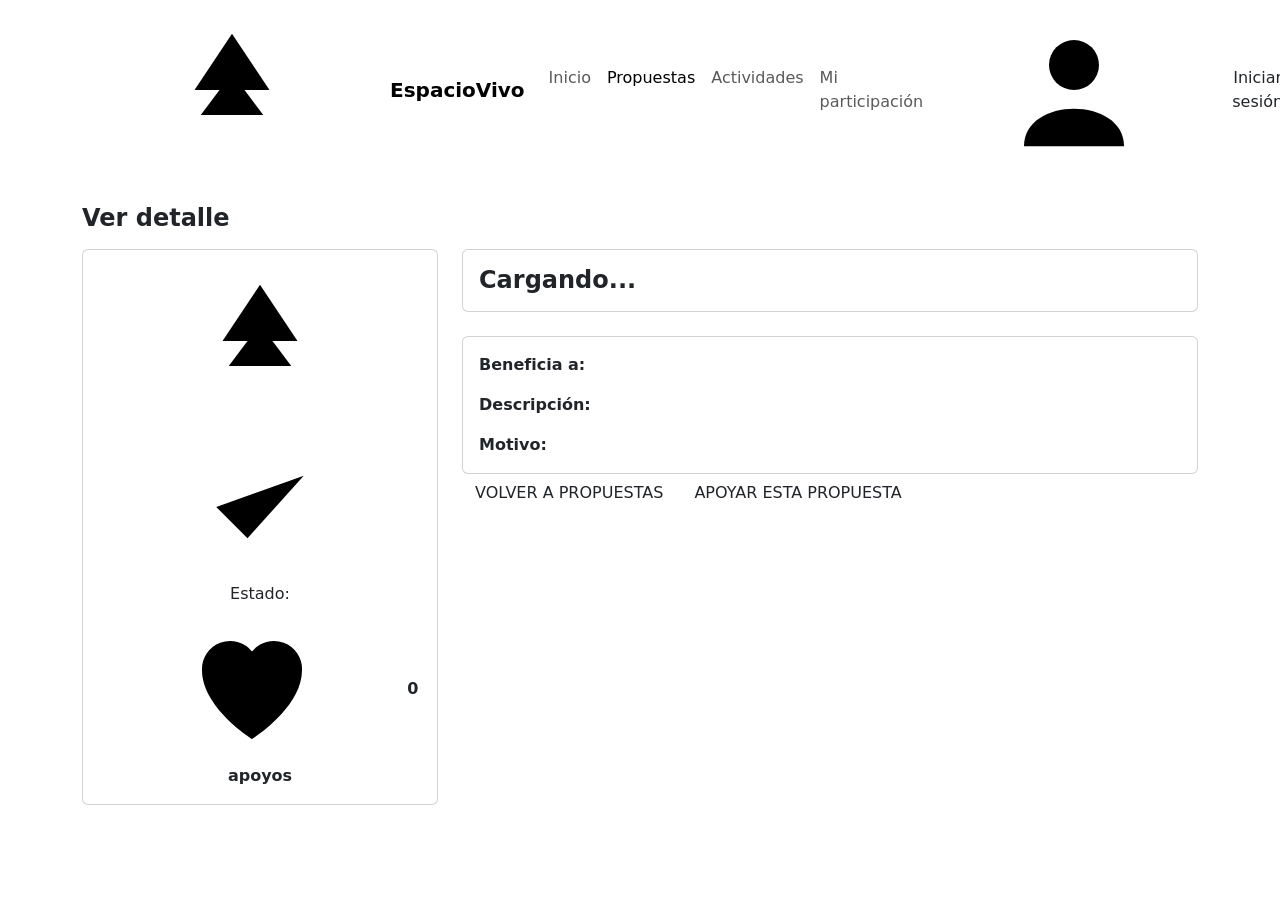
==== detalle.html @ 5b95a2d1 "Agregar archivos base: detalle.html, script.js y styles.css" ====
<!DOCTYPE html>
<html lang="es">

<head>
    <meta charset="UTF-8">
    <meta name="viewport" content="width=device-width, initial-scale=1.0">
    <title>Ver detalle | EspacioVivo</title>
    <!-- Bootstrap 5 por CDN -->
    <link href="https://cdn.jsdelivr.net/npm/bootstrap@5.3.9/dist/css/bootstrap.min.css" rel="stylesheet"
        integrity="sha384-yEPZ7jP9S0QKiUQ0m3jjsO4ProIW7wvR9gXkI7JOGa2XVsw53Yke2bsdkBbjmmiX" crossorigin="anonymous">
    <link href="https://fonts.googleapis.com/css2?family=Atkinson+Hyperlegible:wght@400;700&display=swap" rel="stylesheet">
    <link rel="stylesheet" href="./css/styles.css">
</head>

<body>
    <!-- ICONOS SVG usados en esta página -->
    <svg width="0" height="0" style="position:absolute" aria-hidden="true">
        <symbol id="i-juegos" viewBox="0 0 24 24"><path d="M4 21 8 3h8l4 18M9 15h6" /></symbol>
        <symbol id="i-bancas" viewBox="0 0 24 24"><path d="M3 11h18M5 11v7M19 11v7M4 7h16v4" /></symbol>
        <symbol id="i-luz" viewBox="0 0 24 24"><path d="M9 18h6M10 21h4M12 3a6 6 0 0 0-4 10c1 1 1 2 1 3h6c0-1 0-2 1-3a6 6 0 0 0-4-10z" /></symbol>
        <symbol id="i-acceso" viewBox="0 0 24 24"><circle cx="12" cy="4.5" r="2" /><path d="M12 8v6l4 6M12 14l-4 6M6 10h12" /></symbol>
        <symbol id="i-caminos" viewBox="0 0 24 24"><path d="M9 21 11 3h2l2 18M12 6v2M12 11v2M12 16v2" /></symbol>
        <symbol id="i-verde" viewBox="0 0 24 24"><path d="M12 21v-6M12 3 6 12h4l-3 4h10l-3-4h4z" /></symbol>
        <symbol id="i-corazon" viewBox="0 0 24 24"><path d="M12 20s-8-5-8-11a4.5 4.5 0 0 1 8-3 4.5 4.5 0 0 1 8 3c0 6-8 11-8 11z" /></symbol>
        <symbol id="i-usuario" viewBox="0 0 24 24"><circle cx="12" cy="8" r="4" /><path d="M4 21c0-4 4-6 8-6s8 2 8 6" /></symbol>
        <symbol id="i-check" viewBox="0 0 24 24"><path d="m5 12 5 5 9-10" /></symbol>
    </svg>

    <!-- BARRA DE NAVEGACIÓN (igual a la de index.html) -->
    <nav class="navbar navbar-expand-lg navbar-espacio sticky-top">
        <div class="container">
            <a class="navbar-brand d-flex align-items-center gap-2 fw-bold" href="./index.html">
                <span class="logo"><svg class="icono"><use href="#i-verde" /></svg></span>
                EspacioVivo
            </a>
            <button class="navbar-toggler" type="button" data-bs-toggle="collapse" data-bs-target="#menuPrincipal"
                aria-controls="menuPrincipal" aria-expanded="false" aria-label="Abrir menú">
                <span class="navbar-toggler-icon"></span>
            </button>
            <div class="collapse navbar-collapse" id="menuPrincipal">
                <ul class="navbar-nav me-auto mb-2 mb-lg-0">
                    <li class="nav-item"><a class="nav-link" href="./index.html">Inicio</a></li>
                    <li class="nav-item"><a class="nav-link active" aria-current="page" href="./index.html#propuestas">Propuestas</a></li>
                    <li class="nav-item"><a class="nav-link" href="./index.html#actividades">Actividades</a></li>
                    <li class="nav-item"><a class="nav-link" href="./index.html#participacion">Mi participación</a></li>
                </ul>
                <button type="button" class="btn btn-outline-espacio d-flex align-items-center gap-2" onclick="manejarSesion()">
                    <svg class="icono"><use href="#i-usuario" /></svg>
                    <span id="etiquetaSesion">Iniciar sesión</span>
                </button>
            </div>
        </div>
    </nav>

    <main class="container py-4">
        <!-- TÍTULO DE LA SECCIÓN -->
        <section class="mb-3">
            <h1 class="h4 fw-bold">Ver detalle</h1>
        </section>

        <!-- CONTENIDO PRINCIPAL -->
        <div class="row g-4">
            <!-- 1. ICONO Y DATOS RÁPIDOS -->
            <div class="col-12 col-md-4">
                <div class="card tarjeta tarjeta-mint text-center">
                    <div class="card-body d-grid gap-2 justify-items-center">
                        <svg class="icono icono-enorme mx-auto"><use id="iconoDetalle" href="#i-verde" /></svg>
                        <span class="etiqueta bg-white mx-auto" id="detalleCategoria"></span>
                        <span class="etiqueta bg-white mx-auto"><svg class="icono"><use href="#i-check" /></svg> Estado: <span id="detalleEstado"></span></span>
                        <p class="fw-bold mb-0"><svg class="icono"><use href="#i-corazon" /></svg> <span id="contadorDetalle">0</span> apoyos</p>
                    </div>
                </div>
            </div>

            <!-- 2. INFORMACIÓN DE LA PROPUESTA -->
            <div class="col-12 col-md-8">
                <!-- Título -->
                <div class="card tarjeta mb-4">
                    <div class="card-body">
                        <h2 class="h4 fw-bold mb-0" id="tituloDetalle">Cargando...</h2>
                    </div>
                </div>
                <!-- Descripción, motivo y beneficiarios -->
                <div class="card tarjeta">
                    <div class="card-body">
                        <p><b>Beneficia a:</b> <span id="detalleQuien"></span></p>
                        <p><b>Descripción:</b> <span id="detalleDescripcion"></span></p>
                        <p class="mb-0"><b>Motivo:</b> <span id="detalleMotivo"></span></p>
                    </div>
                </div>
                <!-- BOTONES -->
                <div class="boton-reserva">
                    <!-- Volver a la lista de propuestas -->
                    <a href="./index.html#propuestas" class="btn btn-outline-espacio">VOLVER A PROPUESTAS</a>
                    <!-- Apoyar (no requiere iniciar sesión) -->
                    <button type="button" class="btn btn-apoyar" id="botonApoyarDetalle" onclick="apoyarDetalle()">APOYAR ESTA PROPUESTA</button>
                </div>
            </div>
        </div>
    </main>

    <!-- AVISO EMERGENTE -->
    <div class="toast-container position-fixed bottom-0 end-0 p-3">
        <div id="aviso" class="toast aviso" role="status" aria-live="polite" data-bs-delay="3500">
            <div class="toast-body" id="textoAviso"></div>
        </div>
    </div>

    <script src="https://cdn.jsdelivr.net/npm/bootstrap@5.3.9/dist/js/bootstrap.bundle.min.js"
        integrity="sha384-WyOxWvTyr1QaMPfiPJSv76iReVthorl5uWlFtZPyK0IEB0hGzo9y5Bp9mYanr8Bu"
        crossorigin="anonymous"></script>
    <script src="./js/script.js"></script>
</body>

</html>
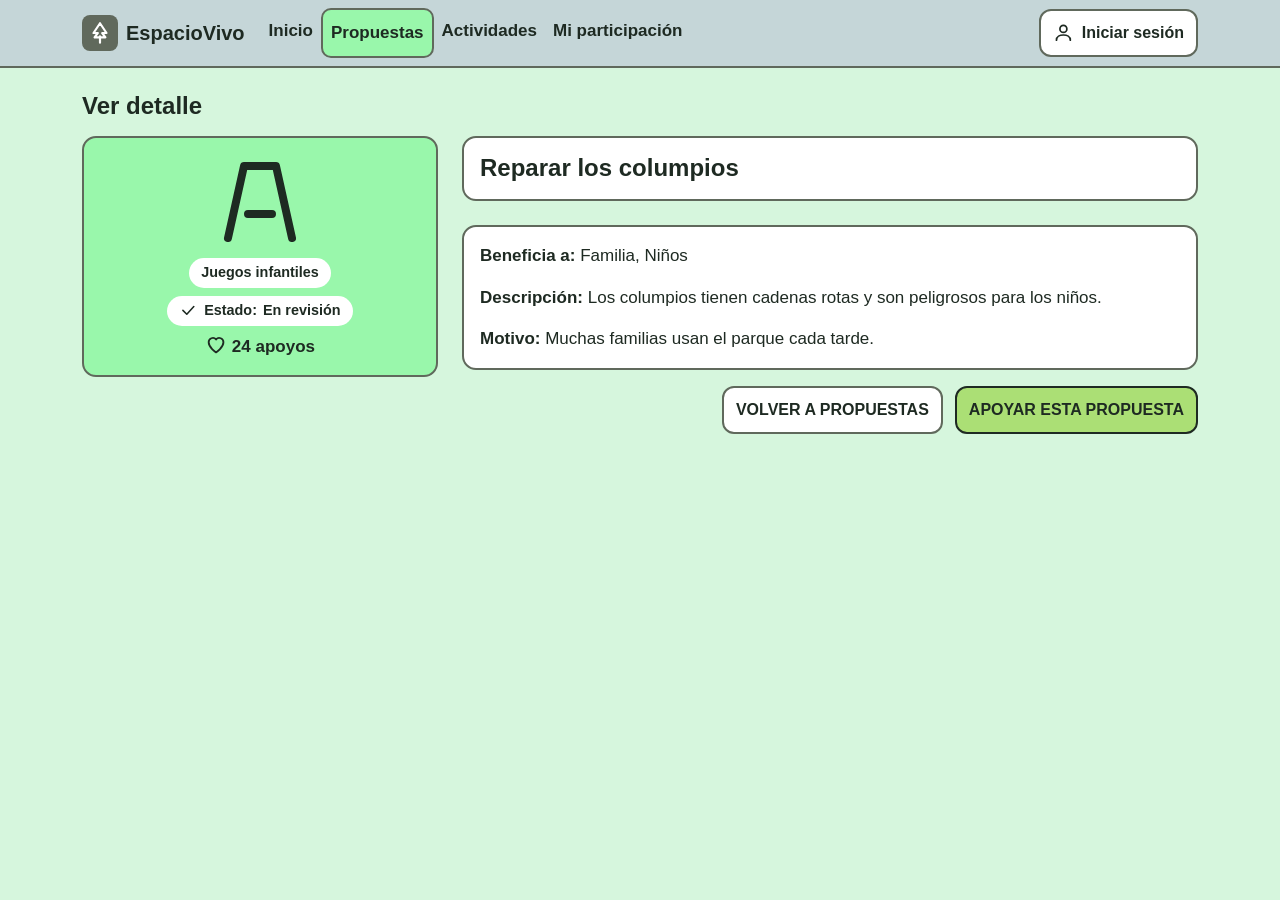
==== commit 66ed19f4: "cambios parciales" ====
--- a/detalle.html
+++ b/detalle.html
@@ -88,6 +88,13 @@
                         <p class="mb-0"><b>Motivo:</b> <span id="detalleMotivo"></span></p>
                     </div>
                 </div>
+                <!-- Respuesta oficial de la Autoridad (solo aparece si la propuesta fue atendida) -->
+                <div class="card tarjeta tarjeta-mint mt-4 d-none" id="bloqueRespuesta">
+                    <div class="card-body">
+                        <p class="fw-bold mb-1">Respuesta oficial de <span id="detalleAutoridad"></span></p>
+                        <p class="mb-0" id="detalleRespuesta"></p>
+                    </div>
+                </div>
                 <!-- BOTONES -->
                 <div class="boton-reserva">
                     <!-- Volver a la lista de propuestas -->
--- a/css/styles.css
+++ b/css/styles.css
@@ -0,0 +1,289 @@
+/* ===== PALETA DE COLORES DE ESPACIOVIVO ===== Fondo: #D6F6DD | Texto: #1E2A22 | Primario/bordes: #60695C
+   Acentos: #99F7AB y #ABDF75 | Barra superior/etiquetas: #C5D6D8 */
+
+/* ----- General ----- */
+body {
+    background-color: #D6F6DD;
+    color: #1E2A22;
+    font-family: "Atkinson Hyperlegible", Arial, sans-serif;
+    font-size: 1.0625rem;
+}
+
+a {
+    color: #1E2A22;
+}
+
+/* Contorno visible al navegar con teclado */
+a:focus-visible,
+button:focus-visible,
+.form-control:focus,
+.form-select:focus,
+.btn-check:focus-visible+.btn-opcion {
+    outline: 3px solid #1E2A22;
+    outline-offset: 2px;
+    box-shadow: none;
+}
+
+/* ----- Iconos SVG ----- */
+.icono {
+    width: 1.3em;
+    height: 1.3em;
+    fill: none;
+    stroke: currentColor;
+    stroke-width: 2;
+    stroke-linecap: round;
+    stroke-linejoin: round;
+    vertical-align: -0.25em;
+}
+
+.icono-grande {
+    width: 32px;
+    height: 32px;
+}
+
+.icono-enorme {
+    width: 96px;
+    height: 96px;
+    display: block;
+}
+
+/* ----- Barra de navegación ----- */
+.navbar-espacio {
+    background-color: #C5D6D8;
+    border-bottom: 2px solid #60695C;
+}
+
+.navbar-espacio .navbar-brand,
+.navbar-espacio .nav-link {
+    color: #1E2A22;
+}
+
+.navbar-espacio .nav-link {
+    font-weight: bold;
+    border-radius: 10px;
+    padding: 10px 14px;
+}
+
+.navbar-espacio .nav-link.active {
+    background-color: #99F7AB;
+    color: #1E2A22;
+    border: 2px solid #60695C;
+}
+
+.logo {
+    width: 36px;
+    height: 36px;
+    border-radius: 8px;
+    background-color: #60695C;
+    color: #FFFFFF;
+    display: grid;
+    place-items: center;
+}
+
+/* ----- Botones ----- */
+.btn-espacio,
+.btn-outline-espacio,
+.btn-apoyar {
+    min-height: 48px;
+    border: 2px solid #60695C;
+    border-radius: 12px;
+    font-weight: bold;
+    display: inline-flex;
+    align-items: center;
+    justify-content: center;
+    gap: 8px;
+}
+
+.btn-espacio {
+    background-color: #60695C;
+    color: #FFFFFF;
+}
+
+.btn-espacio:hover {
+    background-color: #4A5247;
+    color: #FFFFFF;
+}
+
+.btn-outline-espacio {
+    background-color: #FFFFFF;
+    color: #1E2A22;
+}
+
+.btn-outline-espacio:hover {
+    background-color: #C5D6D8;
+    color: #1E2A22;
+}
+
+.btn-apoyar {
+    background-color: #ABDF75;
+    color: #1E2A22;
+    border-color: #1E2A22;
+}
+
+.btn-apoyar:hover {
+    background-color: #99F7AB;
+    color: #1E2A22;
+}
+
+/* ----- Tarjetas y etiquetas ----- */
+.tarjeta {
+    background-color: #FFFFFF;
+    border: 2px solid #60695C;
+    border-radius: 14px;
+    color: #1E2A22;
+}
+
+.tarjeta-mint {
+    background-color: #99F7AB;
+}
+
+.etiqueta {
+    display: inline-flex;
+    align-items: center;
+    gap: 6px;
+    background-color: #C5D6D8;
+    color: #1E2A22;
+    border-radius: 20px;
+    padding: 4px 12px;
+    font-weight: bold;
+    font-size: 0.9rem;
+    align-self: flex-start;
+}
+
+.fecha {
+    font-weight: bold;
+    font-size: 1.3rem;
+}
+
+/* Propuesta atendida por la Autoridad: fondo verde y etiqueta con texto (no depende solo del color) */
+.tarjeta.atendida {
+    background-color: #99F7AB;
+}
+
+/* ----- Botones de opción con icono (filtros y formulario) ----- */
+.rejilla {
+    display: grid;
+    grid-template-columns: repeat(3, 1fr);
+    gap: 10px;
+}
+
+.rejilla-2 {
+    grid-template-columns: repeat(2, 1fr);
+}
+
+.rejilla .invalid-feedback {
+    grid-column: 1 / -1;
+}
+
+.btn-opcion {
+    min-height: 96px;
+    border: 2px solid #60695C;
+    border-radius: 12px;
+    background-color: #FFFFFF;
+    color: #1E2A22;
+    font-weight: bold;
+    font-size: 0.95rem;
+    display: flex;
+    flex-direction: column;
+    align-items: center;
+    justify-content: center;
+    gap: 6px;
+}
+
+.btn-opcion:hover {
+    background-color: #C5D6D8;
+    color: #1E2A22;
+}
+
+/* Opción elegida: fondo oscuro, texto blanco y una marca (no depende solo del color) */
+.btn-check:checked+.btn-opcion,
+.btn-opcion.activo {
+    background-color: #60695C;
+    color: #FFFFFF;
+    border-color: #60695C;
+}
+
+.btn-check:checked+.btn-opcion::after,
+.btn-opcion.activo::after {
+    content: "✓";
+}
+
+/* ----- Formularios ----- */
+.form-control,
+.form-select {
+    border: 2px solid #60695C;
+    min-height: 52px;
+    color: #1E2A22;
+}
+
+/* Errores: sin rojo, con borde grueso y mensaje en negrita */
+.was-validated .form-control:invalid,
+.was-validated .form-select:invalid {
+    border-color: #1E2A22;
+    border-width: 4px;
+    background-image: none;
+}
+
+.was-validated .form-control:valid {
+    border-color: #60695C;
+    background-image: none;
+}
+
+.invalid-feedback {
+    color: #1E2A22;
+    font-weight: bold;
+    font-size: 1rem;
+}
+
+.form-text {
+    color: #1E2A22;
+}
+
+fieldset {
+    border: 0;
+    padding: 0;
+    margin: 0;
+}
+
+/* ----- Ventanas emergentes y avisos ----- */
+.modal-content {
+    border: 2px solid #60695C;
+    border-radius: 14px;
+}
+
+.circulo-ok {
+    width: 96px;
+    height: 96px;
+    border-radius: 50%;
+    background-color: #60695C;
+    color: #FFFFFF;
+    display: grid;
+    place-items: center;
+}
+
+.circulo-ok .icono {
+    width: 56px;
+    height: 56px;
+}
+
+.aviso {
+    background-color: #1E2A22;
+    color: #FFFFFF;
+    font-weight: bold;
+}
+
+/* ----- Botones de la página de detalle ----- */
+.boton-reserva {
+    display: flex;
+    flex-wrap: wrap;
+    justify-content: flex-end;
+    gap: 12px;
+    margin-top: 16px;
+}
+
+/* ----- Pantallas medianas y grandes ----- */
+@media (min-width: 768px) {
+    .rejilla-6 {
+        grid-template-columns: repeat(6, 1fr);
+    }
+}
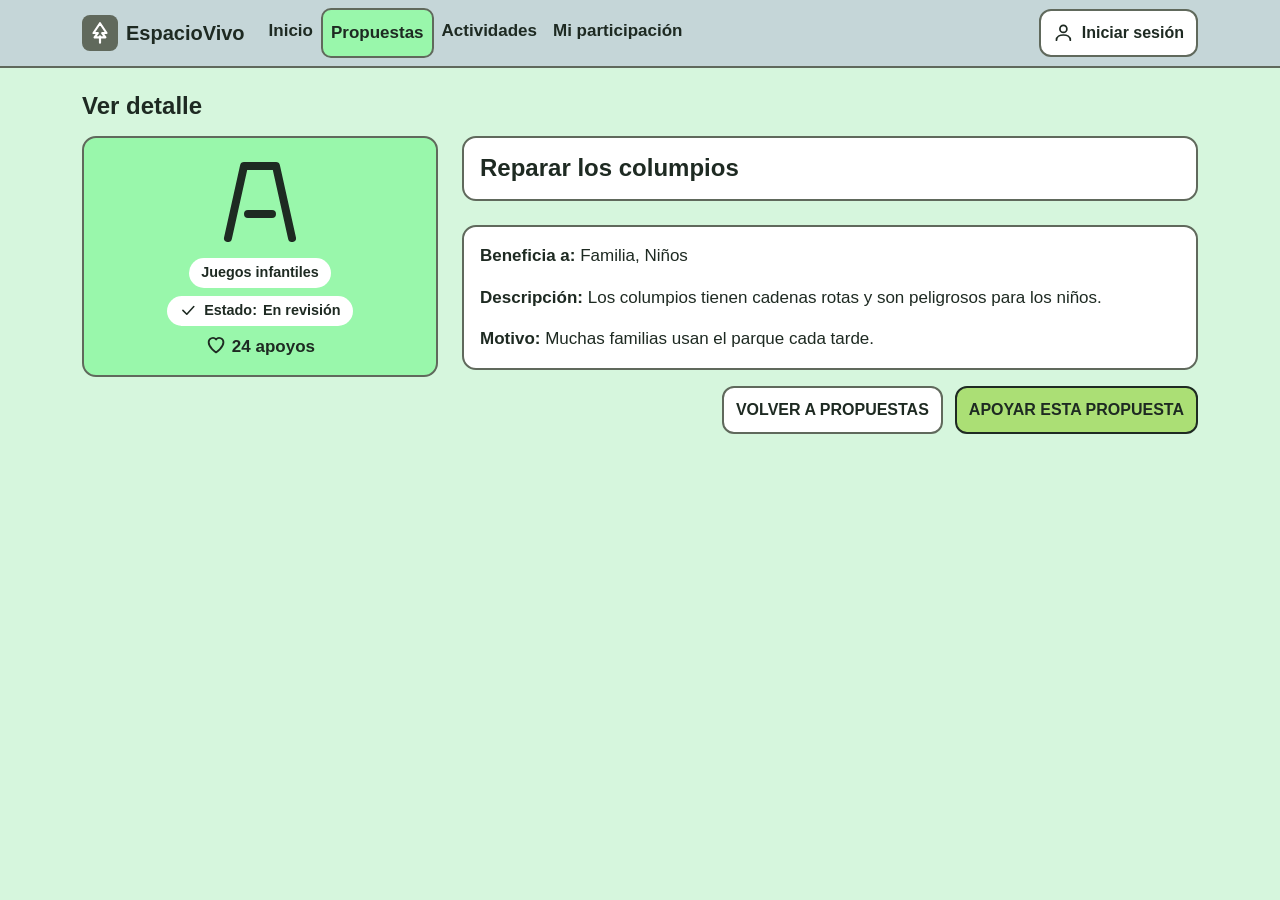
==== commit b211eec3: "cambios parciales" ====
--- a/detalle.html
+++ b/detalle.html
@@ -88,13 +88,12 @@
                         <p class="mb-0"><b>Motivo:</b> <span id="detalleMotivo"></span></p>
                     </div>
                 </div>
-                <!-- Respuesta oficial de la Autoridad (solo aparece si la propuesta fue atendida) -->
                 <div class="card tarjeta tarjeta-mint mt-4 d-none" id="bloqueRespuesta">
-                    <div class="card-body">
-                        <p class="fw-bold mb-1">Respuesta oficial de <span id="detalleAutoridad"></span></p>
-                        <p class="mb-0" id="detalleRespuesta"></p>
-                    </div>
-                </div>
+                <div class="card-body">
+            <p class="fw-bold mb-1">Respuesta oficial de <span id="detalleAutoridad"></span></p>
+            <p class="mb-0" id="detalleRespuesta"></p>
+            </div>
+        </div>
                 <!-- BOTONES -->
                 <div class="boton-reserva">
                     <!-- Volver a la lista de propuestas -->
--- a/css/styles.css
+++ b/css/styles.css
@@ -155,20 +155,11 @@
     font-size: 1.3rem;
 }
 
-/* Propuesta atendida por la Autoridad: fondo verde y etiqueta con texto (no depende solo del color) */
-.tarjeta.atendida {
-    background-color: #99F7AB;
-}
-
 /* ----- Botones de opción con icono (filtros y formulario) ----- */
 .rejilla {
     display: grid;
     grid-template-columns: repeat(3, 1fr);
     gap: 10px;
-}
-
-.rejilla-2 {
-    grid-template-columns: repeat(2, 1fr);
 }
 
 .rejilla .invalid-feedback {
@@ -287,3 +278,5 @@
         grid-template-columns: repeat(6, 1fr);
     }
 }
+.rejilla-2  { grid-template-columns: repeat(2, 1fr); }
+.tarjeta.atendida { background-color: #99F7AB; }
